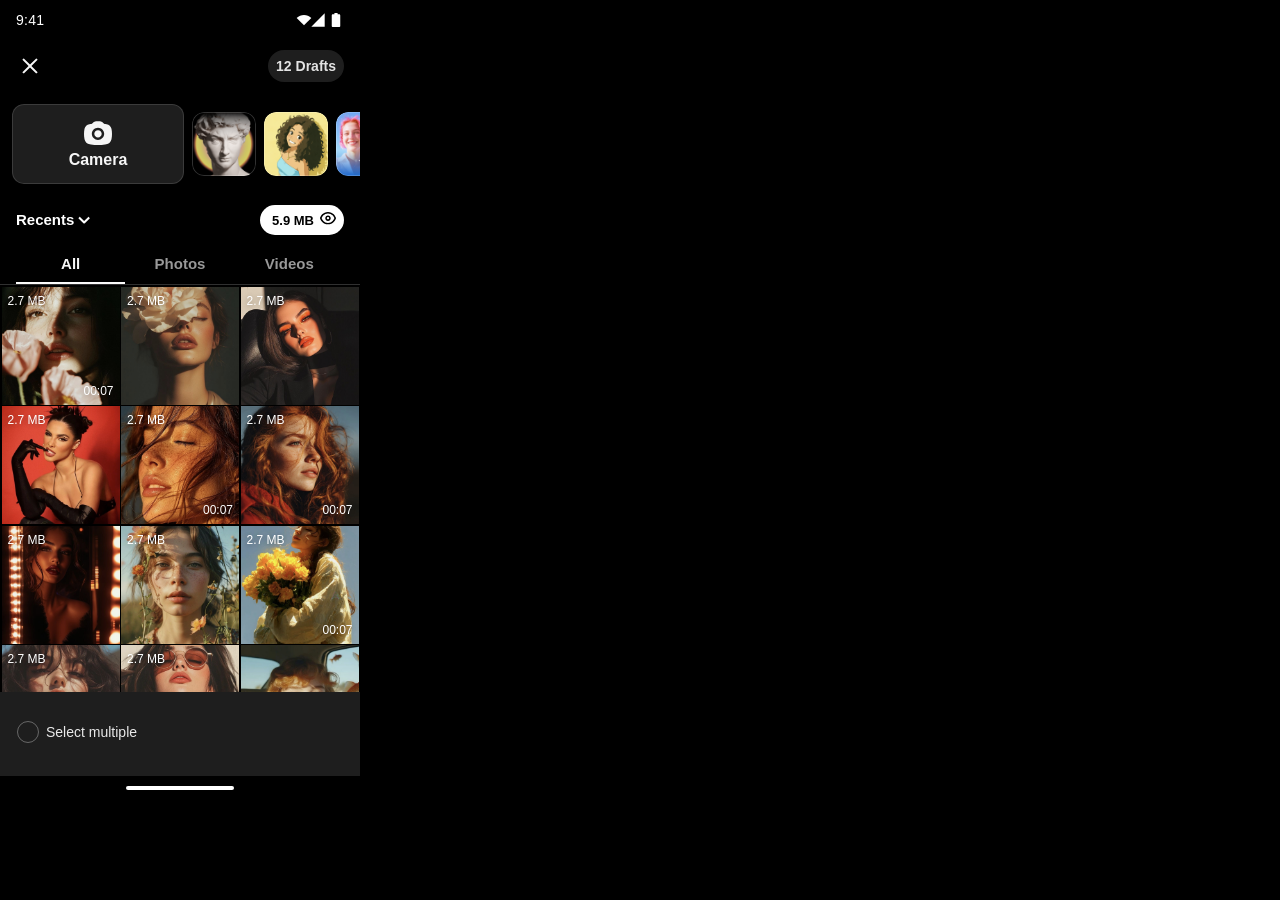
==== variants/v2/index.html @ 298be184 "Initial commit: Album V1–V4 web demo with preview shell and measurement tools. Static HTML demo mirr" ====
<!DOCTYPE html>
<html lang="zh-CN">
<head>
  <meta charset="UTF-8" />
  <meta name="viewport" content="width=360, initial-scale=1, maximum-scale=1, user-scalable=no" />
  <meta name="theme-color" content="#000000" />
  <title>V2</title>
  <link rel="stylesheet" href="../../shared/album.css" />
</head>
<body class="variant-embed">
  <div class="phone">
    <div class="status-bar">
      <div class="status-time-wrap"><span class="status-time">9:41</span></div>
      <div class="status-icons" aria-hidden="true">
        <div class="status-network">
          <img class="status-wifi" src="../../shared/assets/icons/status_wifi.svg" width="16" height="16" alt="" />
          <img class="status-signal" src="../../shared/assets/icons/status_signal.svg" width="16" height="16" alt="" />
        </div>
        <img class="status-battery" src="../../shared/assets/icons/status_battery.svg" width="16" height="16" alt="" />
      </div>
    </div>
    <div id="screen-album" class="screen active">
      <div class="album-root">
        <div class="album-nav">
          <button class="nav-tap" type="button" aria-label="Close">
            <img src="../../shared/assets/icons/album_v4_ic_close.svg" width="24" height="24" alt="" />
          </button>
          <div class="nav-spacer"></div>
          <div class="nav-trailing">
            <div id="navDrafts" class="nav-layer">
              <div class="drafts-btn"><span>12 Drafts</span></div>
            </div>
            <div id="navCamera" class="nav-layer">
              <button id="navCameraBtn" class="nav-tap" type="button" aria-label="Camera">
                <img src="../../shared/assets/icons/album_v4_ic_nav_camera.svg" width="24" height="24" alt="" />
              </button>
            </div>
          </div>
          <div id="navTitle" class="nav-title" aria-hidden="true">
            <span>Recents</span>
            <img src="../../shared/assets/icons/album_v4_ic_chevron_down.svg" width="16" height="16" alt="" />
          </div>
        </div>
        <div class="album-scroll-wrap">
          <div id="tabPinnedOverlay" class="tabs-pinned">
            <div class="tabs-row" style="padding:0 16px">
              <button class="tab-item active" type="button" data-tab="0">All</button>
              <button class="tab-item" type="button" data-tab="1">Photos</button>
              <button class="tab-item" type="button" data-tab="2">Videos</button>
            </div>
            <div class="tab-sep"></div>
          </div>
          <div id="albumScroll" class="album-scroll">
            
<div id="cameraHeader" class="camera-header camera-header--v2" style="height:104px">
  <div id="effectsScroll" class="effects-scroll-v2">
    <div class="effects-inner-v2" style="gap:8px;padding:12px 12px 12px">
      <div class="camera-entry-v2" style="width:172px;height:80px">
        <img src="../../shared/assets/icons/album_v4_ic_camera.svg" width="28" height="28" alt="" />
        <span>Camera</span>
      </div>
      <div class="effects-presets-v2" style="gap:8px">
        <button class="effect-preset-btn" type="button" data-index="0" aria-disabled="true"><img class="effect-preset-placeholder" src="../../shared/assets/images/album_v4_effect_cover_placeholder.svg" alt="" aria-hidden="true" /><img class="effect-preset-img" src="../../shared/assets/images/album_v4_effect_1.png" alt="" /></button>
<button class="effect-preset-btn" type="button" data-index="1" aria-disabled="true"><img class="effect-preset-placeholder" src="../../shared/assets/images/album_v4_effect_cover_placeholder.svg" alt="" aria-hidden="true" /><img class="effect-preset-img" src="../../shared/assets/images/album_v4_effect_2.png" alt="" /></button>
<button class="effect-preset-btn" type="button" data-index="2" aria-disabled="true"><img class="effect-preset-placeholder" src="../../shared/assets/images/album_v4_effect_cover_placeholder.svg" alt="" aria-hidden="true" /><img class="effect-preset-img" src="../../shared/assets/images/album_v4_effect_ai.png" alt="" /></button>
<button class="effect-preset-btn" type="button" data-index="3" aria-disabled="true"><img class="effect-preset-placeholder" src="../../shared/assets/images/album_v4_effect_cover_placeholder.svg" alt="" aria-hidden="true" /><img class="effect-preset-img" src="../../shared/assets/images/album_v4_effect_4.png" alt="" /></button>
<button class="effect-preset-btn" type="button" data-index="4" aria-disabled="true"><img class="effect-preset-placeholder" src="../../shared/assets/images/album_v4_effect_cover_placeholder.svg" alt="" aria-hidden="true" /><img class="effect-preset-img" src="../../shared/assets/images/album_v4_effect_5.png" alt="" /></button>
      </div>
      
<div class="effects-more">
  <div class="effects-more-circle">
    <img class="effects-more-chevron" src="../../shared/assets/icons/album_v4_ic_chevron_up_small.svg" width="28" height="28" alt="" />
  </div>
  <span>More</span>
</div>
    </div>
  </div>
</div>
            <div class="recents recents-v48" style="padding:8px 16px">
              <div class="recents-left">
                <span>Recents</span>
                <img src="../../shared/assets/icons/album_v4_ic_chevron_down.svg" width="16" height="16" alt="" />
              </div>
              <div class="storage-pill">
                <span>5.9 MB</span>
                <div class="eye-wrap"><img src="../../shared/assets/icons/album_v4_ic_eye.svg" width="16" height="16" alt="" /></div>
              </div>
            </div>
            <div id="tabsSection" class="tabs-section" style="padding-bottom:2px">
              <div class="tabs-row" style="padding:0 16px">
                <button class="tab-item active" type="button" data-tab="0">All</button>
                <button class="tab-item" type="button" data-tab="1">Photos</button>
                <button class="tab-item" type="button" data-tab="2">Videos</button>
              </div>
              <div class="tab-sep"></div>
            </div>
            <div class="grid-wrap"><div class="grid-row"><div class="grid-tile"><img src="../../shared/assets/images/album_v4_tile_1.png" alt="" /><span class="tile-size">2.7 MB</span><span class="tile-duration">00:07</span></div><div class="grid-tile"><img src="../../shared/assets/images/album_v4_tile_2.png" alt="" /><span class="tile-size">2.7 MB</span></div><div class="grid-tile"><img src="../../shared/assets/images/album_v4_tile_3.png" alt="" /><span class="tile-size">2.7 MB</span></div></div><div class="grid-row"><div class="grid-tile"><img src="../../shared/assets/images/album_v4_tile_4.png" alt="" /><span class="tile-size">2.7 MB</span></div><div class="grid-tile"><img src="../../shared/assets/images/album_v4_tile_5.png" alt="" /><span class="tile-size">2.7 MB</span><span class="tile-duration">00:07</span></div><div class="grid-tile"><img src="../../shared/assets/images/album_v4_tile_6.png" alt="" /><span class="tile-size">2.7 MB</span><span class="tile-duration">00:07</span></div></div><div class="grid-row"><div class="grid-tile"><img src="../../shared/assets/images/album_v4_tile_7.png" alt="" /><span class="tile-size">2.7 MB</span></div><div class="grid-tile"><img src="../../shared/assets/images/album_v4_tile_8.png" alt="" /><span class="tile-size">2.7 MB</span></div><div class="grid-tile"><img src="../../shared/assets/images/album_v4_tile_9.png" alt="" /><span class="tile-size">2.7 MB</span><span class="tile-duration">00:07</span></div></div><div class="grid-row"><div class="grid-tile"><img src="../../shared/assets/images/album_v4_tile_10.png" alt="" /><span class="tile-size">2.7 MB</span></div><div class="grid-tile"><img src="../../shared/assets/images/album_v4_tile_11.png" alt="" /><span class="tile-size">2.7 MB</span></div><div class="grid-tile"><img src="../../shared/assets/images/album_v4_tile_12.png" alt="" /></div></div><div class="grid-row"><div class="grid-tile"><img src="../../shared/assets/images/album_v4_tile_13.png" alt="" /></div><div class="grid-tile"><img src="../../shared/assets/images/album_v4_tile_14.png" alt="" /></div><div class="grid-tile"><img src="../../shared/assets/images/album_v4_tile_16.png" alt="" /><span class="tile-size">2.7 MB</span></div></div><div class="grid-row"><div class="grid-tile"><img src="../../shared/assets/images/album_v4_tile_17.png" alt="" /><span class="tile-size">2.7 MB</span></div><div class="grid-tile"><img src="../../shared/assets/images/album_v4_tile_18.png" alt="" /><span class="tile-size">2.7 MB</span></div><div class="grid-tile"><img src="../../shared/assets/images/album_v4_tile_15.png" alt="" /></div></div></div>
          </div>
        </div>
        <div class="select-bar">
          <div class="select-row">
            <div class="checkbox-outer"><div class="checkbox-inner"></div></div>
            <span>Select multiple</span>
          </div>
        </div>
      </div>
    </div>
    
    <div id="screen-capture" class="screen screen-capture">
      <div class="capture-root">
        <div id="capPreview" class="cap-preview">
          <img src="../../shared/assets/images/capture_preview_bg.png" alt="" />
        </div>
        <div class="cap-overlay">
          <div class="cap-nav">
            <button id="capBack" class="cap-back" type="button" aria-label="Back">
              <img src="../../shared/assets/icons/capture_overlay_back.svg" width="24" height="24" alt="" />
            </button>
          </div>
          <div id="capMusic" class="cap-music">
            <div class="cap-music-main">
              <img src="../../shared/assets/icons/capture_overlay_music.svg" width="16" height="16" alt="" />
              <span>Fly me to the moon an</span>
            </div>
            <div class="cap-music-split"></div>
            <button id="capMusicClose" class="cap-music-close" type="button" aria-label="Close music">
              <img src="../../shared/assets/icons/capture_overlay_sound_close.svg" width="20" height="20" alt="" />
            </button>
          </div>
          <div class="cap-tool">
            <button id="capFlip" type="button" aria-label="Flip">
              <img src="../../shared/assets/icons/capture_overlay_flip.svg" width="30" height="28" alt="" />
            </button>
            <span>Flip</span>
          </div>
        </div>
        <div id="capPanel" class="cap-panel">
          <div class="cap-panel-inner">
            <div class="cap-save-row">
              <button class="cap-save" type="button">
                <img src="../../shared/assets/icons/capture_panel_save.svg" width="22" height="22" alt="" />Save
              </button>
            </div>
            <div class="cap-panel-body">
              <div class="cap-tabbar">
                <div class="cap-tab-none">
                  <img src="../../shared/assets/icons/capture_panel_tab_none.svg" width="26" height="26" alt="" />
                </div>
                <div class="cap-tab-scroll-wrap">
                  <div id="capTabScroll" class="cap-tab-scroll">
                    <div class="cap-tab-fav">
                      <img src="../../shared/assets/icons/capture_panel_favorites.svg" width="22" height="22" alt="" />
                    </div>
                    <button class="cap-tab active" type="button" data-tab="0"><span class="cap-tab-block"><span class="cap-tab-top"></span><span class="cap-tab-body"><span>Trending</span><span class="cap-tab-ind"></span></span></span></button><button class="cap-tab" type="button" data-tab="1">New</button><button class="cap-tab" type="button" data-tab="2">Tool</button><button class="cap-tab" type="button" data-tab="3">Create</button><button class="cap-tab" type="button" data-tab="4">Hot</button><button class="cap-tab" type="button" data-tab="5">Hot</button><button class="cap-tab" type="button" data-tab="6">Hot</button><button class="cap-tab" type="button" data-tab="7">Hot</button><button class="cap-tab" type="button" data-tab="8">Hot</button><button class="cap-tab" type="button" data-tab="9">Hot</button><button class="cap-tab" type="button" data-tab="10">Hot</button>
                  </div>
                </div>
              </div>
              <div id="capGrid" class="cap-grid">
                <div class="cap-grid-row"><button class="cap-effect" type="button" data-i="0"><div class="cap-effect-inner"><img class="cap-effect-thumb" src="../../shared/assets/images/capture_panel_effect_1.png" alt="" /><img class="cap-effect-loading" src="../../shared/assets/icons/capture_panel_loading.svg" alt="" /></div></button><button class="cap-effect" type="button" data-i="1"><div class="cap-effect-inner"><img class="cap-effect-thumb" src="../../shared/assets/images/capture_panel_effect_2.png" alt="" /><img class="cap-effect-loading" src="../../shared/assets/icons/capture_panel_loading.svg" alt="" /></div></button><button class="cap-effect" type="button" data-i="2"><div class="cap-effect-inner"><img class="cap-effect-thumb" src="../../shared/assets/images/capture_panel_effect_3.png" alt="" /><img class="cap-effect-loading" src="../../shared/assets/icons/capture_panel_loading.svg" alt="" /></div></button><button class="cap-effect" type="button" data-i="3"><div class="cap-effect-inner"><img class="cap-effect-thumb" src="../../shared/assets/images/capture_panel_effect_4.png" alt="" /><img class="cap-effect-loading" src="../../shared/assets/icons/capture_panel_loading.svg" alt="" /></div></button></div>
<div class="cap-grid-row"><button class="cap-effect" type="button" data-i="4"><div class="cap-effect-inner"><img class="cap-effect-thumb" src="../../shared/assets/images/capture_panel_effect_5.png" alt="" /><img class="cap-effect-loading" src="../../shared/assets/icons/capture_panel_loading.svg" alt="" /></div></button><button class="cap-effect" type="button" data-i="5"><div class="cap-effect-inner"><img class="cap-effect-thumb" src="../../shared/assets/images/capture_panel_effect_6.png" alt="" /><img class="cap-effect-loading" src="../../shared/assets/icons/capture_panel_loading.svg" alt="" /></div></button><button class="cap-effect" type="button" data-i="6"><div class="cap-effect-inner"><img class="cap-effect-thumb" src="../../shared/assets/images/capture_panel_effect_7.png" alt="" /><img class="cap-effect-loading" src="../../shared/assets/icons/capture_panel_loading.svg" alt="" /></div></button><button class="cap-effect" type="button" data-i="7"><div class="cap-effect-inner"><img class="cap-effect-thumb" src="../../shared/assets/images/capture_panel_effect_8.png" alt="" /><img class="cap-effect-loading" src="../../shared/assets/icons/capture_panel_loading.svg" alt="" /></div></button></div>
<div class="cap-grid-row"><button class="cap-effect" type="button" data-i="8"><div class="cap-effect-inner"><img class="cap-effect-thumb" src="../../shared/assets/images/capture_panel_effect_9.png" alt="" /><img class="cap-effect-loading" src="../../shared/assets/icons/capture_panel_loading.svg" alt="" /></div></button><button class="cap-effect" type="button" data-i="9"><div class="cap-effect-inner"><img class="cap-effect-thumb" src="../../shared/assets/images/capture_panel_effect_10.png" alt="" /><img class="cap-effect-loading" src="../../shared/assets/icons/capture_panel_loading.svg" alt="" /></div></button><button class="cap-effect" type="button" data-i="10"><div class="cap-effect-inner"><img class="cap-effect-thumb" src="../../shared/assets/images/capture_panel_effect_11.png" alt="" /><img class="cap-effect-loading" src="../../shared/assets/icons/capture_panel_loading.svg" alt="" /></div></button><button class="cap-effect" type="button" data-i="11"><div class="cap-effect-inner"><img class="cap-effect-thumb" src="../../shared/assets/images/capture_panel_effect_12.png" alt="" /><img class="cap-effect-loading" src="../../shared/assets/icons/capture_panel_loading.svg" alt="" /></div></button></div>
<div class="cap-grid-row last"><button class="cap-effect" type="button" data-i="12"><div class="cap-effect-inner"><img class="cap-effect-thumb" src="../../shared/assets/images/capture_panel_effect_13.png" alt="" /><img class="cap-effect-loading" src="../../shared/assets/icons/capture_panel_loading.svg" alt="" /></div></button><button class="cap-effect" type="button" data-i="13"><div class="cap-effect-inner"><img class="cap-effect-thumb" src="../../shared/assets/images/capture_panel_effect_14.png" alt="" /><img class="cap-effect-loading" src="../../shared/assets/icons/capture_panel_loading.svg" alt="" /></div></button><button class="cap-effect" type="button" data-i="14"><div class="cap-effect-inner"><img class="cap-effect-thumb" src="../../shared/assets/images/capture_panel_effect_15.png" alt="" /><img class="cap-effect-loading" src="../../shared/assets/icons/capture_panel_loading.svg" alt="" /></div></button><button class="cap-effect" type="button" data-i="15"><div class="cap-effect-inner"><img class="cap-effect-thumb" src="../../shared/assets/images/capture_panel_effect_16.png" alt="" /><img class="cap-effect-loading" src="../../shared/assets/icons/capture_panel_loading.svg" alt="" /></div></button></div>
              </div>
            </div>
          </div>
        </div>
      </div>
    </div>
    <div class="system-home-indicator" aria-hidden="true"><div class="system-home-indicator-handle"></div></div>
  </div>
  <script>window.__ALBUM_VARIANT__ = {
  "id": "v2",
  "label": "V2",
  "layout": "cameraRow",
  "designFrameW": 360,
  "designFrameH": 800,
  "cameraHideMs": 200,
  "cameraShowMs": 250,
  "navDraftsSlide": 32,
  "navCameraSlide": 44,
  "headerH": 48,
  "recentsH": 48,
  "tabSectionH": 42,
  "effectCoverLoadMs": 1200,
  "effectCoverEmergeMs": 150,
  "pagePadH": 12,
  "effectsGap": 8,
  "effectTileSize": 64,
  "moreTile": 64,
  "moreCircle": 28,
  "entryRowPadTop": 12,
  "entryRowPadBottom": 12,
  "entryRowPadH": 12,
  "cameraEntryW": 172,
  "cameraEntryH": 80,
  "cameraToEffectsGap": 8,
  "effectsScrollPadV": 6,
  "cameraIconFrame": 28,
  "cameraEffectsSectionH": 104,
  "cameraNavSwitchScrollH": 92,
  "headerScrollH": 104,
  "headerPadH": 16,
  "headerPadV": 8,
  "tabPadH": 16,
  "albumSectionGap": 2,
  "effectCoverEmergeStartScale": 0.94,
  "panelEnterMs": 300,
  "hasEffectsScroll": true,
  "effectsEndPadding": 0
};</script>
  <script src="../../shared/album-core.js"></script>
</body>
</html>
---- shared/album.css ----
:root {
  --w: 360px;
  --h: 800px;
  --status-h: 40px;
  --home-indicator-h: 24px;
  --content-h: calc(var(--h) - var(--status-h) - var(--home-indicator-h));
  --ease-in-out: cubic-bezier(0.25, 0, 0.25, 1);
  --bg: #000;
  --text-primary: #f6f6f6;
  --text-secondary: rgba(255, 255, 255, 0.88);
  --text-tertiary: rgba(255, 255, 255, 0.6);
  --shape-n3: rgba(255, 255, 255, 0.19);
  --shape-n4: rgba(255, 255, 255, 0.13);
  --shape-n2: rgba(255, 255, 255, 0.32);
  --sheet-flat2: #1e1e1e;
  --entry-bg: rgba(51, 51, 51, 0.6);
  --entry-border: rgba(255, 255, 255, 0.13);
  --drafts-bg: rgba(51, 51, 51, 0.6);
  --drafts-text: rgba(255, 255, 255, 0.88);
  --more-circle-bg: rgba(51, 51, 51, 0.6);
}

* {
  box-sizing: border-box;
  margin: 0;
  padding: 0;
}

html,
body {
  min-height: 100%;
  font-family: -apple-system, BlinkMacSystemFont, "PingFang SC", "Helvetica Neue", sans-serif;
  -webkit-font-smoothing: antialiased;
}

body.variant-embed {
  margin: 0;
  padding: 0;
  background: #000;
  display: block;
  cursor: none !important;
}

body.variant-embed * {
  cursor: none !important;
}

body.variant-embed .phone {
  width: var(--w);
  height: var(--h);
  border-radius: 0;
  box-shadow: none;
}

.phone {
  width: var(--w);
  height: var(--h);
  background: var(--bg);
  position: relative;
  overflow: hidden;
}

.status-bar {
  height: var(--status-h);
  position: relative;
  z-index: 20;
  display: flex;
  align-items: center;
  justify-content: space-between;
  padding: 0 16px;
  flex-shrink: 0;
  pointer-events: none;
}

.status-time-wrap {
  display: flex;
  align-items: center;
  width: 128px;
  height: 100%;
}

.status-time {
  color: #fff;
  font-family: "Roboto", sans-serif;
  font-size: 14px;
  line-height: 20px;
  letter-spacing: 0.25px;
}

.status-icons {
  display: flex;
  align-items: center;
  gap: 2px;
}

.status-network {
  display: flex;
  align-items: center;
}

.status-wifi {
  margin-right: -2px;
}

.status-wifi,
.status-signal,
.status-battery {
  display: block;
  width: 16px;
  height: 16px;
}

.system-home-indicator {
  position: absolute;
  left: 0;
  right: 0;
  bottom: 0;
  height: var(--home-indicator-h);
  z-index: 30;
  pointer-events: none;
}

.system-home-indicator-handle {
  position: absolute;
  left: 50%;
  top: 50%;
  transform: translate(-50%, -50%);
  width: 108px;
  height: 4px;
  border-radius: 12px;
  background: #fff;
}

.screen {
  position: absolute;
  left: 0;
  right: 0;
  top: var(--status-h);
  height: var(--content-h);
  display: none;
  overflow: hidden;
}

.screen.active {
  display: block;
}

.album-root {
  height: 100%;
  display: flex;
  flex-direction: column;
  background: var(--bg);
}

.album-nav {
  height: 52px;
  padding: 4px 8px;
  display: flex;
  align-items: center;
  flex: 0 0 auto;
  z-index: 2;
  background: var(--bg);
  position: relative;
}

.nav-tap {
  width: 44px;
  height: 44px;
  border: 0;
  background: transparent;
  display: flex;
  align-items: center;
  justify-content: center;
  cursor: pointer;
  padding: 0;
}

.nav-tap img {
  display: block;
}

.nav-spacer {
  flex: 1;
}

.nav-trailing {
  flex-shrink: 0;
  width: 98px;
  height: 44px;
  margin-right: 8px;
  position: relative;
  overflow: hidden;
}

.nav-layer {
  position: absolute;
  inset: 0;
  display: flex;
  align-items: center;
  justify-content: flex-end;
  will-change: transform, opacity;
}

.drafts-btn {
  height: 32px;
  border-radius: 999px;
  background: var(--drafts-bg);
  border: 0;
  padding: 8px;
  display: inline-flex;
  align-items: center;
  color: var(--drafts-text);
  font-size: 14px;
  line-height: 18px;
  font-weight: 600;
  white-space: nowrap;
}

.nav-title {
  position: absolute;
  left: 88px;
  right: 88px;
  top: 50%;
  height: 44px;
  transform: translateY(-50%);
  display: flex;
  align-items: center;
  justify-content: center;
  gap: 2px;
  opacity: 0;
  pointer-events: none;
}

.nav-title.visible {
  opacity: 1;
}

.nav-title span {
  color: var(--text-primary);
  font-size: 17px;
  line-height: 22px;
  font-weight: 700;
}

.album-scroll-wrap {
  flex: 1;
  min-height: 0;
  overflow: hidden;
  position: relative;
}

.album-scroll {
  height: 100%;
  overflow-y: auto;
  overflow-x: hidden;
  -webkit-overflow-scrolling: touch;
  overscroll-behavior: contain;
  scrollbar-width: none;
}

.album-scroll::-webkit-scrollbar {
  display: none;
}

.camera-header {
  overflow: hidden;
  background: var(--bg);
  flex-shrink: 0;
}

/* ── V1 side-by-side ── */
.entry-row-v1 {
  display: flex;
  align-items: stretch;
  height: 100%;
}

.entry-row-v1 .entry-btn {
  flex: 1 1 0;
  width: 0;
}

.entry-btn {
  min-width: 0;
  border: 0;
  border-radius: 12px;
  background: var(--entry-bg);
  color: var(--text-primary);
  display: flex;
  flex-direction: column;
  align-items: center;
  justify-content: center;
  font-size: 16px;
  line-height: 21px;
  font-weight: 600;
  position: relative;
  cursor: pointer;
}

.entry-btn--camera {
  gap: 2px;
}

.entry-btn--effect {
  gap: 4px;
}

.entry-btn::after {
  content: "";
  position: absolute;
  inset: 0;
  border-radius: 12px;
  box-shadow: inset 0 0 0 1px var(--entry-border);
  pointer-events: none;
}

.entry-btn img {
  display: block;
}

/* ── V2 camera + horizontal effects ── */
.camera-header--v2 {
  overflow: hidden;
}

.effects-scroll-v2 {
  width: 100%;
  height: 100%;
  overflow-x: auto;
  overflow-y: hidden;
  -webkit-overflow-scrolling: touch;
  overscroll-behavior-x: contain;
  scrollbar-width: none;
}

.effects-scroll-v2::-webkit-scrollbar {
  display: none;
}

.effects-inner-v2 {
  display: flex;
  align-items: center;
  width: max-content;
  min-height: 100%;
  box-sizing: border-box;
}

.effects-presets-v2 {
  display: flex;
  align-items: center;
  flex-shrink: 0;
}

.camera-entry-v2 {
  flex-shrink: 0;
  border-radius: 12px;
  background: var(--entry-bg);
  display: flex;
  flex-direction: column;
  align-items: center;
  justify-content: center;
  gap: 2px;
  color: var(--text-primary);
  font-size: 16px;
  line-height: 21px;
  font-weight: 600;
  position: relative;
}

.camera-entry-v2::after {
  content: "";
  position: absolute;
  inset: 0;
  border-radius: 12px;
  box-shadow: inset 0 0 0 1px var(--entry-border);
  pointer-events: none;
}

/* ── V3 stacked ── */
.camera-btn-v3,
.camera-btn-v4 {
  width: 100%;
  border: 0;
  border-radius: 12px;
  background: var(--entry-bg);
  color: var(--text-primary);
  display: flex;
  flex-direction: column;
  align-items: center;
  justify-content: center;
  gap: 2px;
  font-size: 16px;
  line-height: 21px;
  font-weight: 600;
  position: relative;
}

.camera-btn-v3::after,
.camera-btn-v4::after {
  content: "";
  position: absolute;
  inset: 0;
  border-radius: 12px;
  box-shadow: inset 0 0 0 1px var(--entry-border);
  pointer-events: none;
}

.effects-section-v3 {
  overflow: hidden;
  box-sizing: border-box;
}

.effects-scroll-v3,
.effects-scroll-v4 {
  overflow-x: auto;
  overflow-y: hidden;
  -webkit-overflow-scrolling: touch;
  overscroll-behavior-x: contain;
  scrollbar-width: none;
}

.effects-scroll-v3 {
  height: 64px;
}

.effects-scroll-v3::-webkit-scrollbar,
.effects-scroll-v4::-webkit-scrollbar {
  display: none;
}

.effects-inner-v3,
.effects-inner-v4 {
  display: flex;
  align-items: center;
  width: max-content;
  min-height: 64px;
  box-sizing: border-box;
}

.effects-btn-v3 {
  flex: 0 0 auto;
  width: 64px;
  height: 64px;
  border: 0;
  border-radius: 12px;
  background: var(--entry-bg);
  color: var(--text-secondary);
  display: flex;
  flex-direction: column;
  align-items: center;
  justify-content: center;
  gap: 4px;
  font-size: 14px;
  line-height: 18px;
  font-weight: 600;
  position: relative;
  cursor: pointer;
}

.effects-btn-v3::after {
  content: "";
  position: absolute;
  inset: 0;
  border-radius: 12px;
  box-shadow: inset 0 0 0 1px var(--entry-border);
  pointer-events: none;
}

.effects-presets-v3 {
  display: contents;
}

.effects-section-v4 {
  display: flex;
  flex-direction: column;
  overflow: hidden;
}

.effects-scroll-v4 {
  flex: 1;
  min-height: 0;
}

/* ── V4 Popular Effects ── */
.popular-header-v4 {
  display: flex;
  align-items: center;
  justify-content: space-between;
}

.popular-title {
  color: var(--text-primary);
  font-size: 15px;
  line-height: 18px;
  font-weight: 600;
}

.popular-more {
  border: 0;
  background: transparent;
  color: var(--text-primary);
  font-size: 15px;
  line-height: 18px;
  font-weight: 600;
  display: inline-flex;
  align-items: center;
  gap: 2px;
  cursor: pointer;
}

.effects-more {
  width: 64px;
  height: 64px;
  flex: 0 0 auto;
  display: flex;
  flex-direction: column;
  align-items: center;
  justify-content: center;
  gap: 4px;
}

.effects-more-circle {
  position: relative;
  width: 28px;
  height: 28px;
  border-radius: 50%;
  background: var(--more-circle-bg);
}

.effects-more-chevron {
  position: absolute;
  inset: 0;
  width: 100%;
  height: 100%;
  transform: rotate(90deg);
  pointer-events: none;
}

.effects-more span {
  font-size: 11px;
  line-height: 14px;
  font-weight: 600;
  color: var(--text-secondary);
}

/* Effect cover loading */
.effect-preset-btn {
  width: var(--effect-tile-size, 64px);
  height: var(--effect-tile-size, 64px);
  padding: 0;
  border: 0;
  background: transparent;
  position: relative;
  flex: 0 0 auto;
  cursor: default;
  overflow: hidden;
  border-radius: 12px;
  touch-action: manipulation;
}

.effect-preset-btn:not([aria-disabled="true"]) {
  cursor: pointer;
}

.effect-preset-btn.revealed::after {
  content: "";
  position: absolute;
  inset: 0;
  border-radius: 12px;
  box-shadow: inset 0 0 0 1px var(--shape-n3);
  pointer-events: none;
  z-index: 3;
}

.effect-preset-placeholder {
  position: absolute;
  inset: 0;
  width: 100%;
  height: 100%;
  border-radius: 12px;
  display: block;
  z-index: 1;
  pointer-events: none;
  object-fit: cover;
}

.effect-preset-btn.revealed .effect-preset-placeholder {
  opacity: 0;
  transition: opacity 150ms cubic-bezier(0.4, 0, 0.2, 1);
}

.effect-preset-img {
  position: absolute;
  inset: 0;
  width: 100%;
  height: 100%;
  border-radius: 12px;
  object-fit: cover;
  z-index: 2;
  transform: scale(var(--effect-emerge-scale, 0.94));
  opacity: 0;
  visibility: hidden;
  transform-origin: 50% 50%;
}

.effect-preset-btn.revealed .effect-preset-img {
  visibility: visible;
}

.effect-preset-btn.emerge-active .effect-preset-img {
  transform: scale(1);
  opacity: 1;
  transition: transform var(--effect-emerge-ms, 150ms) cubic-bezier(0.4, 0, 0.2, 1),
    opacity var(--effect-emerge-ms, 150ms) cubic-bezier(0.4, 0, 0.2, 1);
}

.recents {
  display: flex;
  align-items: center;
  justify-content: space-between;
  flex-shrink: 0;
}

.recents-v48 {
  height: 48px;
  box-sizing: border-box;
}

.recents-left {
  display: flex;
  align-items: center;
  gap: 2px;
  color: #fff;
  font-size: 15px;
  line-height: 20px;
  font-weight: 700;
}

.storage-pill {
  display: flex;
  align-items: center;
  gap: 2px;
  background: #fff;
  border-radius: 120px;
  padding: 1px 4px 1px 12px;
  color: #000;
  font-size: 13px;
  line-height: 17px;
  font-weight: 600;
}

.storage-pill .eye-wrap {
  padding: 4px;
}

.tabs-section {
  flex-shrink: 0;
}

.tabs-section.tabs-hidden {
  opacity: 0;
}

.tabs-pinned {
  position: absolute;
  top: 0;
  left: 0;
  right: 0;
  z-index: 2;
  background: var(--bg);
  opacity: 0;
  pointer-events: none;
}

.tabs-pinned.visible {
  opacity: 1;
  pointer-events: auto;
}

.tabs-row {
  height: 40px;
  display: flex;
}

.tab-item {
  flex: 1;
  border: 0;
  background: transparent;
  position: relative;
  color: var(--text-tertiary);
  font-size: 15px;
  line-height: 20px;
  font-weight: 600;
  cursor: pointer;
}

.tab-item.active {
  color: var(--text-primary);
}

.tab-item.active::after {
  content: "";
  position: absolute;
  left: 0;
  right: 0;
  bottom: 0;
  height: 2px;
  background: #fafafa;
}

.tab-sep {
  height: 0.5px;
  background: var(--shape-n3);
}

.grid-wrap {
  padding: 0 1.5px 1.5px;
}

.grid-row {
  display: flex;
  gap: 1.5px;
  margin-bottom: 1.5px;
}

.grid-tile {
  flex: 1;
  aspect-ratio: 1;
  position: relative;
  overflow: hidden;
  background: #111;
}

.grid-tile img {
  width: 100%;
  height: 100%;
  object-fit: cover;
  display: block;
}

.tile-size,
.tile-duration {
  position: absolute;
  color: #fff;
  font-size: 12px;
  line-height: 16px;
  font-weight: 500;
  padding: 6px;
  text-shadow: 0 1px 5px rgba(0, 0, 0, 0.3);
}

.tile-size {
  top: 0;
  left: 0;
}

.tile-duration {
  right: 0;
  bottom: 0;
}

.select-bar {
  background: var(--sheet-flat2);
  padding-bottom: var(--home-indicator-h);
  flex: 0 0 auto;
}

.select-row {
  height: 60px;
  box-sizing: border-box;
  padding: 20px 16px 0;
  display: flex;
  align-items: center;
  gap: 6px;
  color: rgba(255, 255, 255, 0.9);
  font-size: 14px;
  line-height: 18px;
}

.checkbox-outer {
  width: 24px;
  height: 24px;
  padding: 1px;
  display: flex;
  align-items: center;
  justify-content: center;
}

.checkbox-inner {
  width: 22px;
  height: 22px;
  border-radius: 50%;
  border: 1.5px solid var(--shape-n2);
}

/* ── Capture page ── */
.screen-capture {
  z-index: 7;
}

.screen-capture.active {
  display: block;
}

.capture-root {
  height: 100%;
  position: relative;
  background: #000;
}

.cap-preview {
  position: absolute;
  left: 0;
  right: 0;
  top: 12px;
  height: 640px;
  border-radius: 20px;
  overflow: hidden;
}

.cap-preview img {
  width: 100%;
  height: 100%;
  object-fit: cover;
  display: block;
}

.cap-preview.flipped img {
  transform: scaleX(-1);
}

.cap-overlay {
  position: absolute;
  left: 0;
  right: 0;
  top: 26px;
  height: 346px;
  pointer-events: none;
}

.cap-overlay * {
  pointer-events: auto;
}

.cap-nav {
  height: 44px;
  padding: 0 6px;
  display: flex;
  align-items: center;
}

.cap-back {
  width: 24px;
  height: 24px;
  margin-left: 10px;
  border: 0;
  background: transparent;
  padding: 0;
  cursor: pointer;
}

.cap-back img {
  width: 24px;
  height: 24px;
  display: block;
}

.cap-music {
  position: absolute;
  top: 0;
  left: 50%;
  transform: translateX(-50%);
  width: 190px;
  min-width: 128px;
  height: 44px;
  border-radius: 999px;
  background: rgba(51, 51, 51, 0.6);
  display: flex;
  align-items: center;
}

.cap-music.hidden {
  opacity: 0;
  pointer-events: none;
}

.cap-music-main {
  flex: 1;
  min-width: 0;
  display: flex;
  align-items: center;
  gap: 4px;
  padding: 0 8px 0 14px;
}

.cap-music-main img {
  width: 16px;
  height: 16px;
}

.cap-music-main span {
  color: #fff;
  font-size: 15px;
  line-height: 20px;
  font-weight: 700;
  white-space: nowrap;
  overflow: hidden;
  text-overflow: ellipsis;
}

.cap-music-split {
  width: 1px;
  height: 18px;
  background: rgba(255, 255, 255, 0.2);
}

.cap-music-close {
  width: 20px;
  height: 20px;
  margin: 0 10px 0 8px;
  border: 0;
  background: transparent;
  padding: 0;
  cursor: pointer;
}

.cap-music-close img {
  width: 20px;
  height: 20px;
  display: block;
}

.cap-tool {
  position: absolute;
  top: 4px;
  right: 0;
  width: 56px;
  display: flex;
  flex-direction: column;
  align-items: center;
  gap: 2px;
  padding-top: 4px;
}

.cap-tool button {
  width: 30px;
  height: 28px;
  border: 0;
  background: transparent;
  padding: 0;
  cursor: pointer;
}

.cap-tool button img {
  width: 30px;
  height: 28px;
  display: block;
}

.cap-tool span {
  color: #fff;
  font-size: 10px;
  line-height: 13px;
  font-weight: 500;
  letter-spacing: 0.2287px;
  text-shadow: 0 1px 1px rgba(22, 24, 35, 0.2);
  text-align: center;
  width: 100%;
}

.cap-panel {
  position: absolute;
  left: 0;
  right: 0;
  bottom: 0;
  height: 346px;
  transform: translateY(346px);
  will-change: transform;
}

.cap-panel-inner {
  height: 100%;
  display: flex;
  flex-direction: column;
  gap: 10px;
}

.cap-save-row {
  padding: 0 12px;
}

.cap-save {
  height: 32px;
  display: inline-flex;
  align-items: center;
  gap: 4px;
  padding: 6px 8px 6px 5px;
  border-radius: 6px;
  background: rgba(51, 51, 51, 0.5);
  border: 0;
  color: #fff;
  font-size: 15px;
  line-height: 20px;
  font-weight: 600;
  cursor: pointer;
}

.cap-save img {
  width: 22px;
  height: 22px;
  display: block;
}

.cap-panel-body {
  flex: 0 0 304px;
  height: 304px;
  background: rgba(51, 51, 51, 0.85);
  border-radius: 12px 12px 0 0;
  overflow: hidden;
  display: flex;
  flex-direction: column;
}

.cap-tabbar {
  height: 52px;
  background: rgba(0, 0, 0, 0.17);
  display: flex;
  align-items: stretch;
  overflow: hidden;
}

.cap-tab-none {
  width: 53px;
  height: 52px;
  padding: 0 12px 0 15px;
  display: flex;
  align-items: center;
  justify-content: center;
  flex: 0 0 auto;
}

.cap-tab-none img {
  width: 26px;
  height: 26px;
  display: block;
}

.cap-tab-scroll-wrap {
  flex: 1;
  min-width: 0;
  position: relative;
  overflow: hidden;
}

.cap-tab-scroll-wrap::after {
  content: "";
  position: absolute;
  top: 0;
  right: 0;
  bottom: 0;
  width: 20px;
  background: linear-gradient(to right, rgba(0, 0, 0, 0), rgba(0, 0, 0, 0.17));
  pointer-events: none;
}

.cap-tab-scroll {
  height: 52px;
  display: inline-flex;
  align-items: stretch;
  overflow-x: auto;
  overflow-y: hidden;
  scrollbar-width: none;
  -webkit-overflow-scrolling: touch;
  min-width: 100%;
}

.cap-tab-scroll::-webkit-scrollbar {
  display: none;
}

.cap-tab-fav {
  height: 52px;
  padding: 0 15px;
  display: flex;
  align-items: center;
  justify-content: center;
  flex: 0 0 auto;
}

.cap-tab-fav img {
  width: 22px;
  height: 22px;
  display: block;
}

.cap-tab {
  height: 52px;
  padding: 0 15px;
  border: 0;
  background: transparent;
  color: rgba(255, 255, 255, 0.6);
  font-size: 15px;
  line-height: 20px;
  font-weight: 600;
  white-space: nowrap;
  cursor: pointer;
  display: flex;
  align-items: center;
  flex: 0 0 auto;
}

.cap-tab.active {
  color: #fff;
  align-items: stretch;
}

.cap-tab-block {
  height: 100%;
  display: flex;
  flex-direction: column;
  justify-content: space-between;
  align-items: stretch;
  align-self: stretch;
}

.cap-tab-top {
  height: 2px;
  flex-shrink: 0;
  display: block;
}

.cap-tab-body {
  height: 35.5px;
  display: flex;
  flex-direction: column;
  justify-content: space-between;
  align-items: stretch;
  padding: 0 1px;
}

.cap-tab-body > span:first-child {
  text-align: center;
  line-height: 20px;
}

.cap-tab-ind {
  height: 2px;
  background: #fff;
  width: 100%;
  flex-shrink: 0;
  display: block;
}

.cap-grid {
  flex: 1;
  overflow-y: auto;
  padding: 8px 0 20px;
  -webkit-overflow-scrolling: touch;
  scrollbar-width: none;
}

.cap-grid::-webkit-scrollbar {
  display: none;
}

.cap-grid-row {
  display: flex;
  justify-content: space-between;
  align-items: center;
  padding: 12px 16px;
}

.cap-grid-row.last {
  padding-left: 28px;
  padding-right: 28px;
}

.cap-effect {
  width: 68px;
  height: 68px;
  border: 2px solid transparent;
  border-radius: 16px;
  background: transparent;
  padding: 0;
  cursor: pointer;
  display: flex;
  align-items: center;
  justify-content: center;
}

.cap-effect.selected {
  border-color: #fff;
}

.cap-effect-inner {
  width: 60px;
  height: 60px;
  border-radius: 10px;
  overflow: hidden;
  position: relative;
}

.cap-effect-thumb {
  width: 60px;
  height: 60px;
  object-fit: cover;
  display: block;
}

.cap-effect-loading {
  position: absolute;
  inset: 0;
  width: 60px;
  height: 60px;
  display: none;
}

.cap-effect.selected .cap-effect-loading {
  display: block;
}

#scrollDebug {
  display: none !important;
}
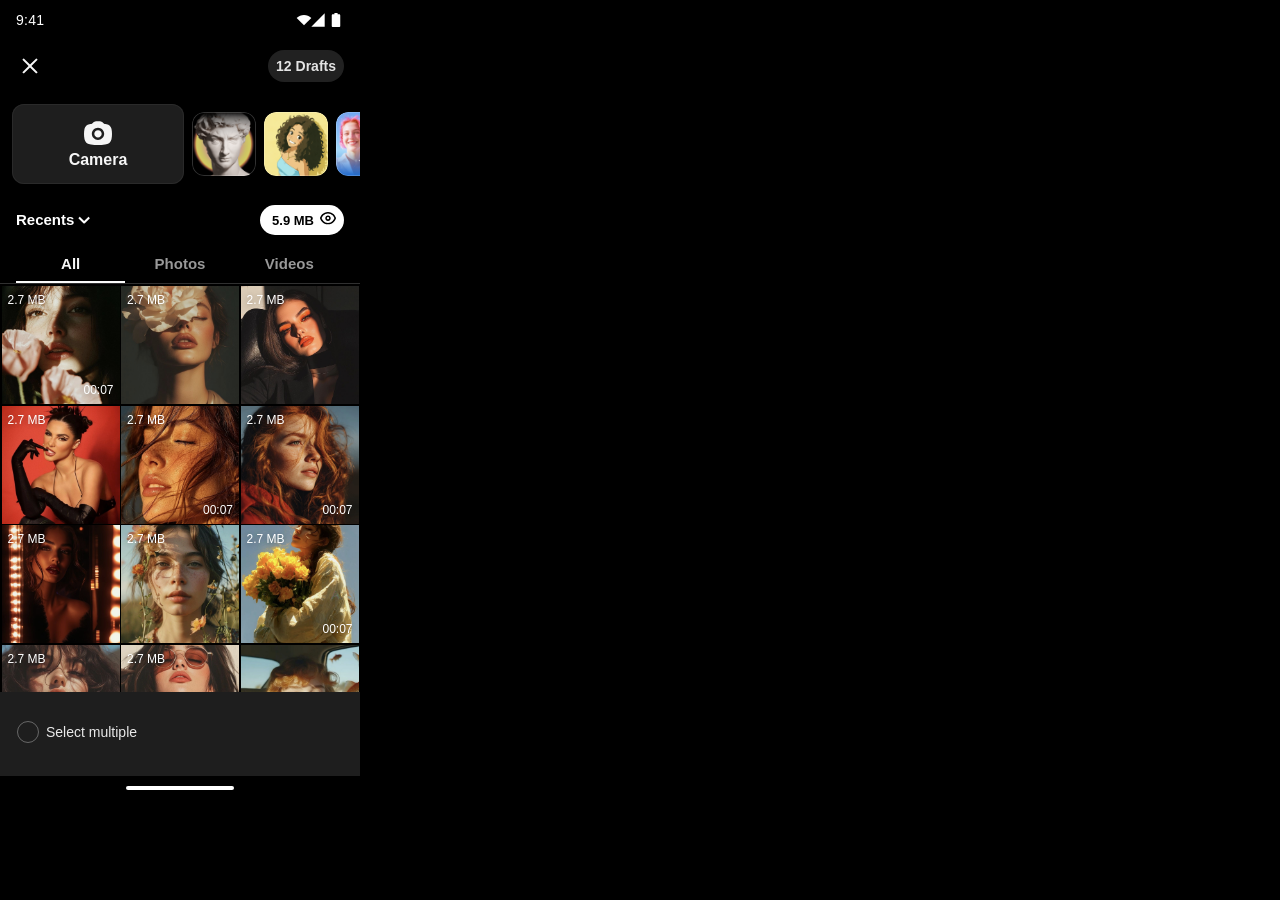
==== commit 95a3668e: "Fix V4 More click by busting cached album-core and using event delegation. Route popular-more and ef" ====
--- a/variants/v2/index.html
+++ b/variants/v2/index.html
@@ -208,6 +208,6 @@
   "hasEffectsScroll": true,
   "effectsEndPadding": 0
 };</script>
-  <script src="../../shared/album-core.js"></script>
+  <script src="../../shared/album-core.js?v=3"></script>
 </body>
 </html>
--- a/shared/album.css
+++ b/shared/album.css
@@ -13,11 +13,14 @@
   --shape-n4: rgba(255, 255, 255, 0.13);
   --shape-n2: rgba(255, 255, 255, 0.32);
   --sheet-flat2: #1e1e1e;
-  --entry-bg: rgba(51, 51, 51, 0.6);
-  --entry-border: rgba(255, 255, 255, 0.13);
-  --drafts-bg: rgba(51, 51, 51, 0.6);
-  --drafts-text: rgba(255, 255, 255, 0.88);
-  --more-circle-bg: rgba(51, 51, 51, 0.6);
+  /* UIImageOverlayDarkGrayA60 — Camera / Effect 入口填充与 inset 描边（AbulmV*Page.kt） */
+  --overlay-dark-a60: rgba(51, 51, 51, 0.6);
+  --entry-bg: var(--overlay-dark-a60);
+  --entry-border: var(--overlay-dark-a60);
+  /* UIShapeNeutral4 — Nav Drafts 胶囊填充，无描边（AlbumV4DraftsButton） */
+  --drafts-bg: var(--shape-n4);
+  --drafts-text: var(--text-secondary);
+  --more-circle-bg: var(--overlay-dark-a60);
 }
 
 * {
@@ -201,6 +204,15 @@
   will-change: transform, opacity;
 }
 
+#navDrafts {
+  opacity: 1;
+}
+
+#navCamera {
+  opacity: 0;
+  pointer-events: none;
+}
+
 .drafts-btn {
   height: 32px;
   border-radius: 999px;
@@ -247,6 +259,7 @@
   min-height: 0;
   overflow: hidden;
   position: relative;
+  background: var(--bg);
 }
 
 .album-scroll {
@@ -256,6 +269,7 @@
   -webkit-overflow-scrolling: touch;
   overscroll-behavior: contain;
   scrollbar-width: none;
+  background: var(--bg);
 }
 
 .album-scroll::-webkit-scrollbar {
@@ -486,6 +500,9 @@
   display: flex;
   align-items: center;
   justify-content: space-between;
+  flex-shrink: 0;
+  position: relative;
+  z-index: 2;
 }
 
 .popular-title {
@@ -506,6 +523,9 @@
   align-items: center;
   gap: 2px;
   cursor: pointer;
+  padding: 0;
+  position: relative;
+  z-index: 1;
 }
 
 .effects-more {
@@ -517,6 +537,7 @@
   align-items: center;
   justify-content: center;
   gap: 4px;
+  cursor: pointer;
 }
 
 .effects-more-circle {
@@ -619,6 +640,7 @@
   align-items: center;
   justify-content: space-between;
   flex-shrink: 0;
+  background: var(--bg);
 }
 
 .recents-v48 {
@@ -655,21 +677,24 @@
 
 .tabs-section {
   flex-shrink: 0;
+  background: var(--bg);
 }
 
 .tabs-section.tabs-hidden {
-  opacity: 0;
+  visibility: hidden;
 }
 
 .tabs-pinned {
   position: absolute;
-  top: 0;
+  top: -1px;
   left: 0;
   right: 0;
-  z-index: 2;
+  z-index: 3;
   background: var(--bg);
   opacity: 0;
   pointer-events: none;
+  padding-top: 1px;
+  box-sizing: border-box;
 }
 
 .tabs-pinned.visible {
@@ -680,6 +705,8 @@
 .tabs-row {
   height: 40px;
   display: flex;
+  box-sizing: border-box;
+  border-bottom: 0.5px solid var(--shape-n3);
 }
 
 .tab-item {
@@ -709,8 +736,7 @@
 }
 
 .tab-sep {
-  height: 0.5px;
-  background: var(--shape-n3);
+  display: none;
 }
 
 .grid-wrap {
